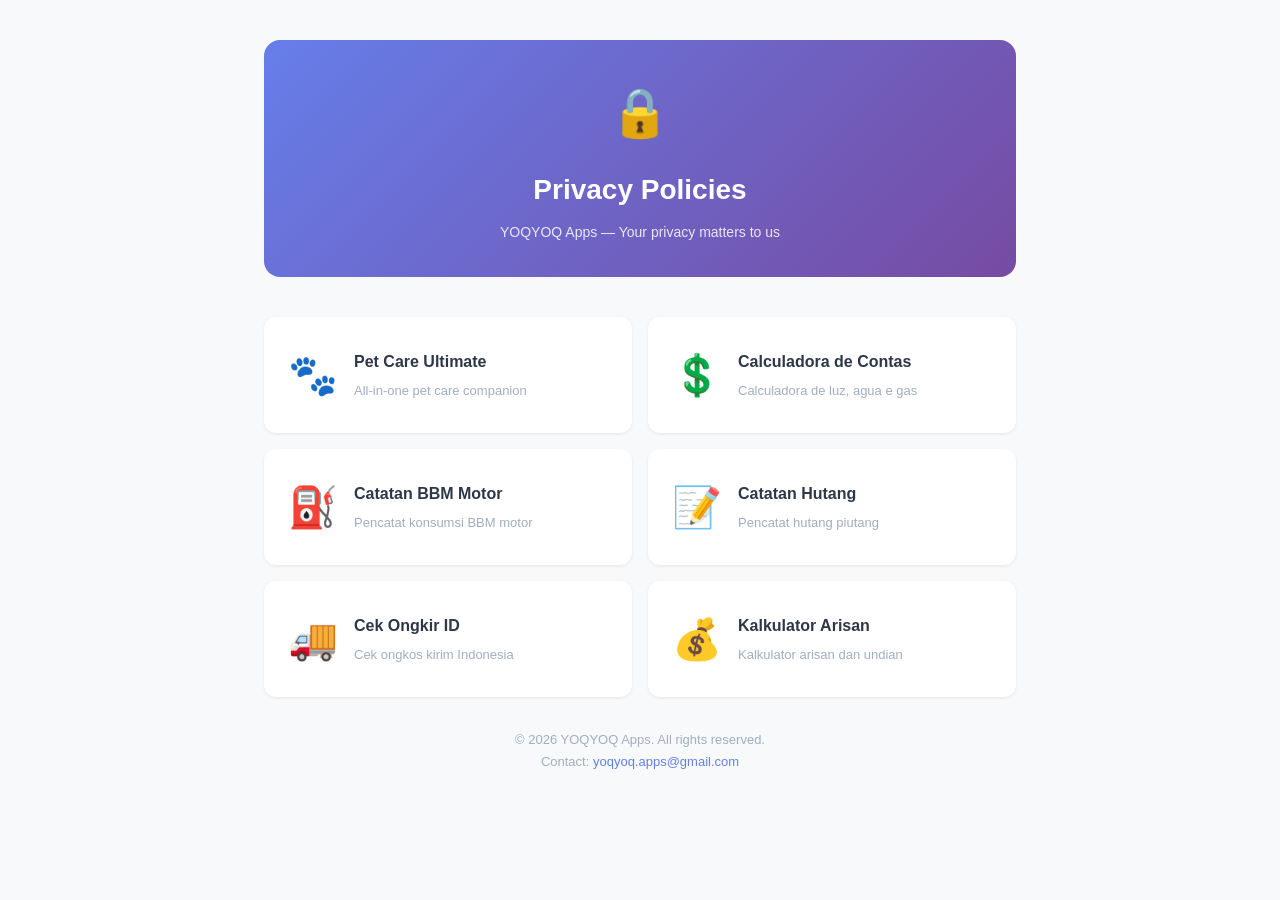
==== index.html @ e383110b "Initial privacy policies for 6 apps - Pet Care Ultimate (EN) - with Google Drive cloud backup disclo" ====
<!DOCTYPE html>
<html lang="en">
<head>
  <meta charset="UTF-8">
  <meta name="viewport" content="width=device-width, initial-scale=1.0">
  <title>YOQYOQ Apps - Privacy Policies</title>
  <link rel="stylesheet" href="style.css">
</head>
<body>
  <div class="container">
    <div class="header">
      <div class="app-icon">&#128274;</div>
      <h1>Privacy Policies</h1>
      <p class="subtitle">YOQYOQ Apps &mdash; Your privacy matters to us</p>
    </div>

    <div class="app-grid">
      <a href="pet-care-ultimate.html" class="app-card">
        <span class="card-icon">&#128062;</span>
        <div class="card-info">
          <h3>Pet Care Ultimate</h3>
          <p>All-in-one pet care companion</p>
        </div>
      </a>
      <a href="calculadora-contas.html" class="app-card">
        <span class="card-icon">&#128178;</span>
        <div class="card-info">
          <h3>Calculadora de Contas</h3>
          <p>Calculadora de luz, agua e gas</p>
        </div>
      </a>
      <a href="catatan-bbm-motor.html" class="app-card">
        <span class="card-icon">&#9981;</span>
        <div class="card-info">
          <h3>Catatan BBM Motor</h3>
          <p>Pencatat konsumsi BBM motor</p>
        </div>
      </a>
      <a href="catatan-hutang.html" class="app-card">
        <span class="card-icon">&#128221;</span>
        <div class="card-info">
          <h3>Catatan Hutang</h3>
          <p>Pencatat hutang piutang</p>
        </div>
      </a>
      <a href="cek-ongkir-id.html" class="app-card">
        <span class="card-icon">&#128666;</span>
        <div class="card-info">
          <h3>Cek Ongkir ID</h3>
          <p>Cek ongkos kirim Indonesia</p>
        </div>
      </a>
      <a href="kalkulator-arisan.html" class="app-card">
        <span class="card-icon">&#128176;</span>
        <div class="card-info">
          <h3>Kalkulator Arisan</h3>
          <p>Kalkulator arisan dan undian</p>
        </div>
      </a>
    </div>

    <div class="footer">
      <p>&copy; 2026 YOQYOQ Apps. All rights reserved.</p>
      <p>Contact: <a href="mailto:yoqyoq.apps@gmail.com">yoqyoq.apps@gmail.com</a></p>
    </div>
  </div>
</body>
</html>
---- style.css ----
* {
  margin: 0;
  padding: 0;
  box-sizing: border-box;
}

body {
  font-family: -apple-system, BlinkMacSystemFont, 'Segoe UI', Roboto, Oxygen, Ubuntu, sans-serif;
  line-height: 1.7;
  color: #333;
  background: #f8f9fa;
  padding: 0;
}

.container {
  max-width: 800px;
  margin: 0 auto;
  padding: 40px 24px;
}

.header {
  text-align: center;
  margin-bottom: 40px;
  padding: 32px;
  background: linear-gradient(135deg, #667eea 0%, #764ba2 100%);
  border-radius: 16px;
  color: #fff;
}

.header h1 {
  font-size: 28px;
  margin-bottom: 8px;
}

.header .subtitle {
  font-size: 14px;
  opacity: 0.85;
}

.header .app-icon {
  font-size: 48px;
  margin-bottom: 12px;
}

section {
  background: #fff;
  border-radius: 12px;
  padding: 24px;
  margin-bottom: 16px;
  box-shadow: 0 1px 3px rgba(0,0,0,0.08);
}

section h2 {
  font-size: 18px;
  color: #2d3748;
  margin-bottom: 12px;
  display: flex;
  align-items: center;
  gap: 8px;
}

section h2 .icon {
  font-size: 20px;
}

section p, section ul {
  font-size: 15px;
  color: #4a5568;
}

section ul {
  padding-left: 20px;
  margin-top: 8px;
}

section ul li {
  margin-bottom: 6px;
}

.footer {
  text-align: center;
  padding: 32px 0;
  color: #a0aec0;
  font-size: 13px;
}

.footer a {
  color: #667eea;
  text-decoration: none;
}

/* Index page */
.app-grid {
  display: grid;
  grid-template-columns: repeat(auto-fill, minmax(300px, 1fr));
  gap: 16px;
  margin-top: 24px;
}

.app-card {
  background: #fff;
  border-radius: 12px;
  padding: 24px;
  box-shadow: 0 1px 3px rgba(0,0,0,0.08);
  text-decoration: none;
  color: inherit;
  transition: transform 0.2s, box-shadow 0.2s;
  display: flex;
  align-items: center;
  gap: 16px;
}

.app-card:hover {
  transform: translateY(-2px);
  box-shadow: 0 4px 12px rgba(0,0,0,0.12);
}

.app-card .card-icon {
  font-size: 40px;
  flex-shrink: 0;
}

.app-card .card-info h3 {
  font-size: 16px;
  color: #2d3748;
  margin-bottom: 4px;
}

.app-card .card-info p {
  font-size: 13px;
  color: #a0aec0;
}

@media (max-width: 600px) {
  .container { padding: 16px; }
  .header { padding: 24px 16px; }
  .header h1 { font-size: 22px; }
  section { padding: 20px 16px; }
  .app-grid { grid-template-columns: 1fr; }
}
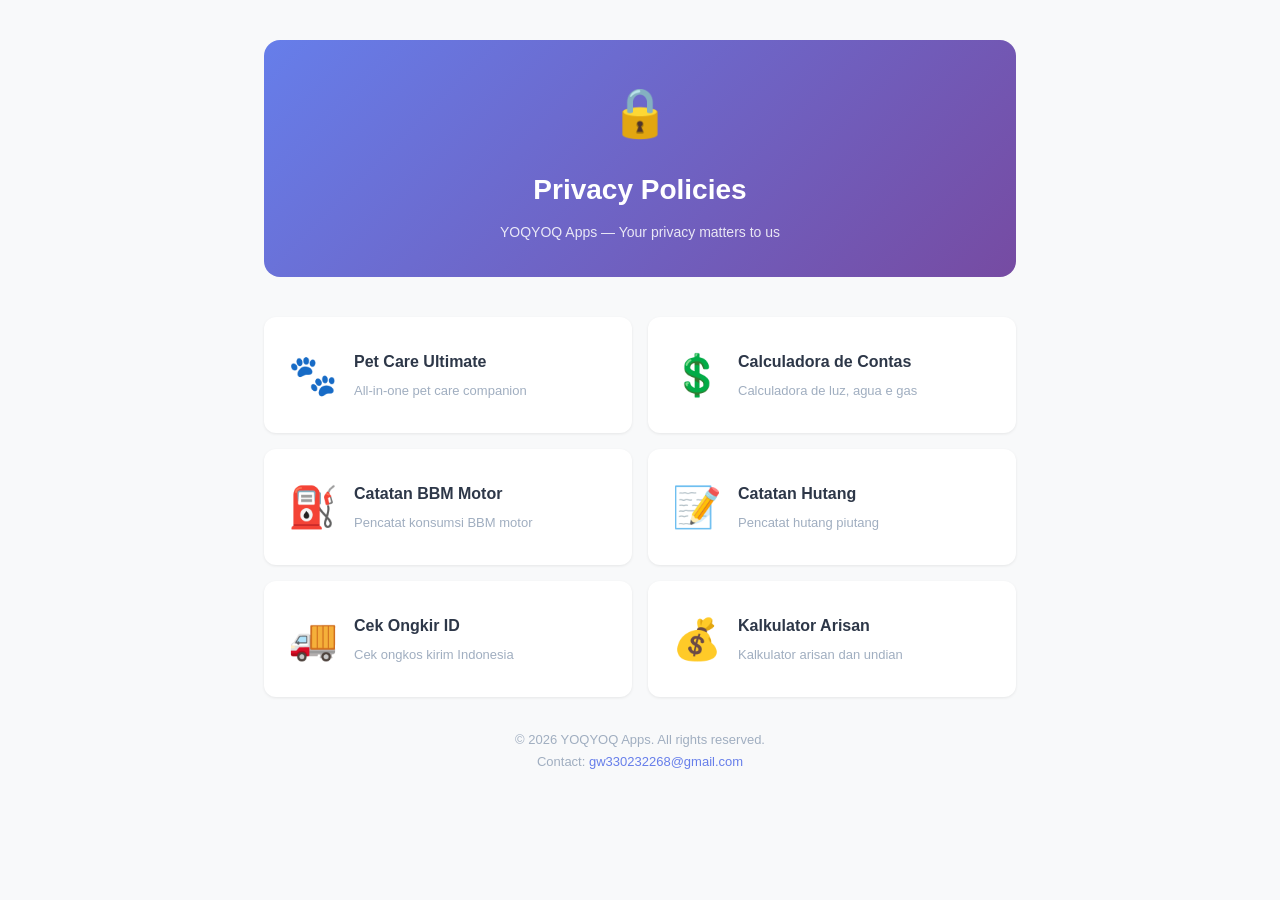
==== commit cebb2fde: "fix: replace placeholder email with gw330232268@gmail.com Co-Authored-By: Claude Opus 4.7 (1M contex" ====
--- a/index.html
+++ b/index.html
@@ -61,7 +61,7 @@
 
     <div class="footer">
       <p>&copy; 2026 YOQYOQ Apps. All rights reserved.</p>
-      <p>Contact: <a href="mailto:yoqyoq.apps@gmail.com">yoqyoq.apps@gmail.com</a></p>
+      <p>Contact: <a href="mailto:gw330232268@gmail.com">gw330232268@gmail.com</a></p>
     </div>
   </div>
 </body>
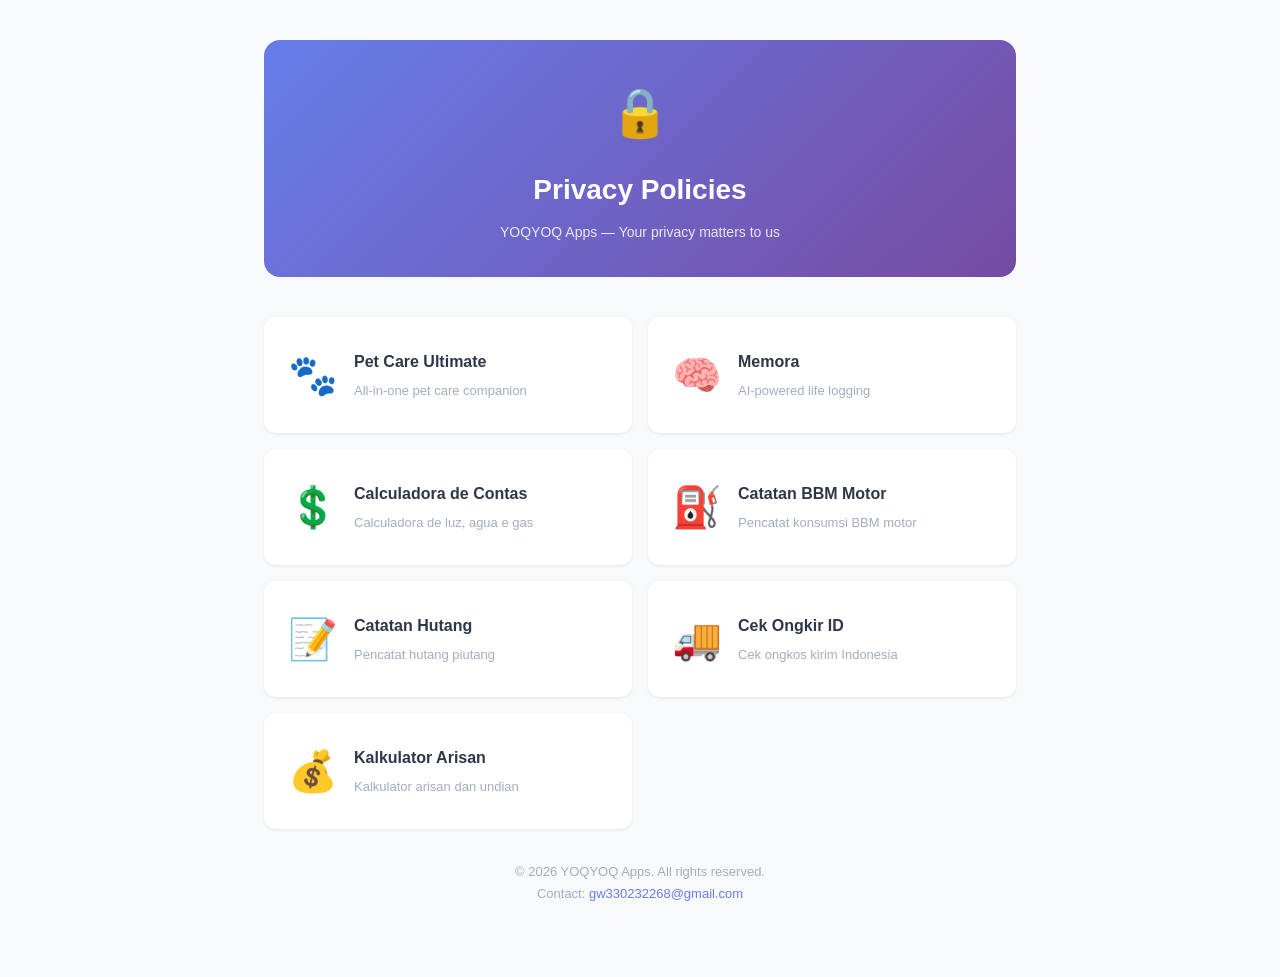
==== commit d5a295f3: "Add Memora privacy policy - New memora.html covering BYOK, on-device crisis detection, export/import" ====
--- a/index.html
+++ b/index.html
@@ -20,6 +20,13 @@
         <div class="card-info">
           <h3>Pet Care Ultimate</h3>
           <p>All-in-one pet care companion</p>
+        </div>
+      </a>
+      <a href="memora.html" class="app-card">
+        <span class="card-icon">&#129504;</span>
+        <div class="card-info">
+          <h3>Memora</h3>
+          <p>AI-powered life logging</p>
         </div>
       </a>
       <a href="calculadora-contas.html" class="app-card">
